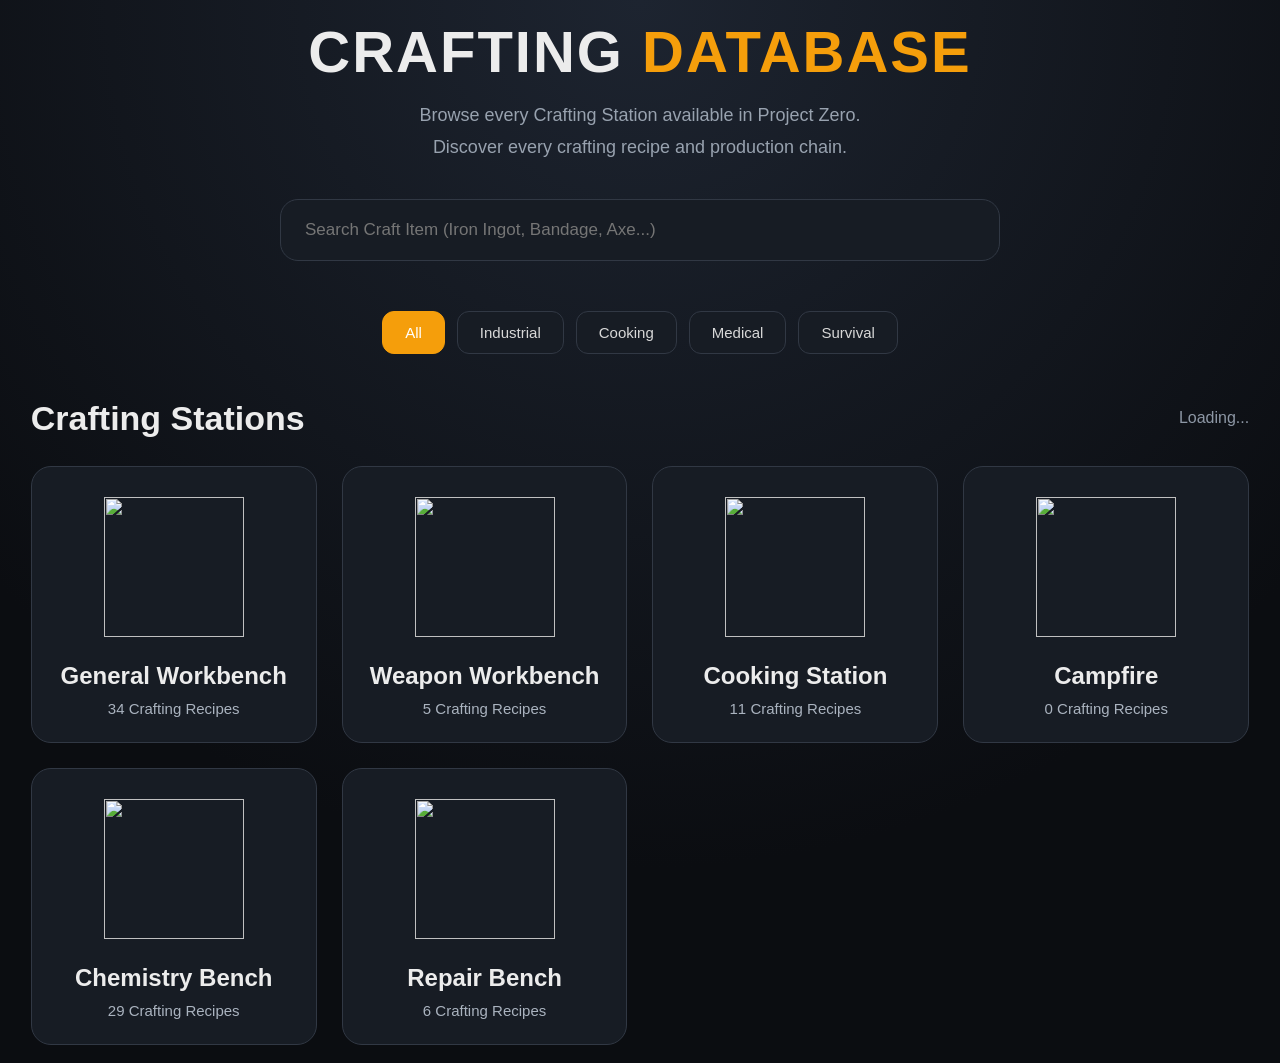
==== crafting.html @ c1d2c25e "First Upload" ====
<!DOCTYPE html>
<html lang="en">

<head>
    <meta charset="UTF-8">
    <meta name="viewport" content="width=device-width, initial-scale=1.0">
    <title>Project Zero - Crafting Database</title>
    <style>
        /* Layout */
        * {
            margin: 0;
            padding: 0;
            box-sizing: border-box;
            font-family: Segoe UI, Arial, sans-serif;
        }

        body {
            background:
                radial-gradient(circle at top, #1d2430 0%, #0b0d11 70%);
            color: #ECECEC;
            min-height: 100vh;
            overflow-x: hidden;
            overflow-y: auto;
        }

        .container {
            width: 98vw;
            max-width: 1800px;
            margin: auto;
            padding: 18px;
            min-height: 100vh;
        }

        .hidden {
            display: none;
        }

        .loading {
            padding: 100px;
            text-align: center;
            font-size: 24px;
            color: #9CA3AF;
        }

        /* Header */
        header {
            text-align: center;
            margin-bottom: 50px;
        }

        header h1 {
            font-size: 58px;
            font-weight: 900;
            letter-spacing: 2px;
        }

        header span {
            color: #F59E0B;
        }

        header p {
            margin-top: 14px;
            font-size: 18px;
            line-height: 1.8;
            color: #98A2AF;
        }

        .searchBox {
            width: 720px;
            max-width: 100%;
            margin: 35px auto 0;
            position: relative;
        }

        .searchBox input {
            width: 100%;
            height: 62px;
            background: #171C24;
            border: 1px solid #313844;
            border-radius: 18px;
            padding: 0 24px;
            font-size: 17px;
            color: white;
            outline: none;
            transition: .3s;
        }

        .searchBox input:focus {
            border-color: #F59E0B;
            box-shadow: 0 0 22px rgba(245, 158, 11, .22);
        }

        /* Station Filter */
        .stationFilter {
            display: flex;
            justify-content: center;
            gap: 12px;
            margin: 35px 0 45px;
            flex-wrap: wrap;
        }

        .filterBtn {
            padding: 12px 22px;
            border-radius: 12px;
            background: #171C24;
            border: 1px solid #313844;
            cursor: pointer;
            transition: .25s;
            font-size: 15px;
            color: #D8D8D8;
        }

        .filterBtn:hover {
            border-color: #F59E0B;
            background: #222A34;
        }

        .filterBtn.active {
            background: #F59E0B;
            color: white;
            border-color: #F59E0B;
        }

        /* Station Card */
        .sectionTitle {
            display: flex;
            justify-content: space-between;
            align-items: center;
            margin-bottom: 28px;
        }

        .sectionTitle h2 {
            font-size: 34px;
        }

        .sectionTitle span {
            color: #8D97A5;
            font-size: 16px;
        }

        .stationGrid {
            display: grid;
            grid-template-columns:
                repeat(auto-fill, minmax(240px, 1fr));
            gap: 25px;
        }

        .stationCard {
            background: #171C24;
            border: 1px solid #313844;
            border-radius: 20px;
            padding: 25px;
            cursor: pointer;
            transition: .3s;
            position: relative;
            overflow: hidden;
            text-align: center;
        }

        .stationCard::before {
            content: "";
            position: absolute;
            top: 0;
            left: -140%;
            width: 60%;
            height: 100%;
            background:
                linear-gradient(90deg,
                    transparent,
                    rgba(255, 255, 255, .08),
                    transparent);
            transition: .6s;
        }

        .stationCard:hover::before {
            left: 170%;
        }

        .stationCard:hover {
            transform: translateY(-8px);
            border-color: #F59E0B;
            box-shadow:
                0 22px 45px rgba(0, 0, 0, .45),
                0 0 22px rgba(245, 158, 11, .20);
        }

        .stationImage {
            width: 150px;
            height: 150px;
            margin: auto;
            display: flex;
            justify-content: center;
            align-items: center;
            margin-bottom: 20px;
        }

        .stationImage img {
            width: 140px;
            height: 140px;
            object-fit: contain;
        }

        .stationName {
            font-size: 24px;
            font-weight: 700;
            margin-bottom: 10px;
        }

        .stationRecipe {
            font-size: 15px;
            color: #AAB3BF;
        }

        /* Detail */
        .detailHeader {
            display: flex;
            justify-content: space-between;
            align-items: center;
            margin-bottom: 15px;
        }

        .detailHeader h1 {
            font-size: 28px;
        }

        .detailHeader p {
            margin-top: 8px;
            color: #9CA3AF;
        }

        .infoButton {
            width: 55px;
            height: 55px;
            border-radius: 50%;
            border: none;
            background: #F59E0B;
            color: white;
            font-size: 24px;
            cursor: pointer;
            transition: .25s;
        }

        .infoButton:hover {
            transform: scale(1.08);
        }

        .craftLayout {
            display: grid;
            grid-template-columns: 220px 1fr 220px;
            gap: 16px;
            height: calc(100vh - 180px);
        }

        .leftPanel,
        .rightPanel {
            background: #171C24;
            border: 1px solid #313844;
            border-radius: 18px;
            padding: 20px;
            height: 100%;
            overflow-y: auto;
        }

        .leftPanel h3,
        .rightPanel h3 {
            margin-bottom: 18px;
        }

        .itemList {
            display: flex;
            flex-direction: column;
            gap: 15px;
            max-height: 700px;
            overflow: auto;
            padding-right: 5px;
        }

        .itemCard {
            display: flex;
            align-items: center;
            gap: 12px;
            background: #202832;
            border: 1px solid #313844;
            border-radius: 12px;
            padding: 12px;
            cursor: pointer;
            transition: .25s;
        }

        .itemCard:hover {
            border-color: #F59E0B;
            transform: translateX(5px);
        }

        .itemCard.active {
            border: 2px solid #F59E0B;
            background: #2B3440;
            box-shadow: 0 0 15px rgba(245, 158, 11, .35);
        }

        .itemCard img {
            width: 55px;
            height: 55px;
            object-fit: contain;
        }

        /* Blueprint */
        .blueprintBoard {
            background: #4A3724;
            border-radius: 20px;
            padding: 12px;
            border: 8px solid #2D2218;
            display: flex;
            flex-direction: column;
            height: 100%;
        }

        .blueprintPaper {
            height: 100%;
            position: relative;
            flex: 1;
            overflow: hidden;
            border-radius: 14px;
            background:
                repeating-linear-gradient(0deg,
                    rgba(120, 90, 40, .10) 0px,
                    rgba(120, 90, 40, .10) 1px,
                    transparent 1px,
                    transparent 34px),
                repeating-linear-gradient(90deg,
                    rgba(120, 90, 40, .10) 0px,
                    rgba(255, 255, 255, 0.1) 1px,
                    transparent 1px,
                    transparent 34px),
                linear-gradient(180deg,
                    #0a7cda,
                    #0a7cda);
            border: 2px solid rgba(60, 40, 15, .25);
            box-shadow:
                inset 0 0 35px rgba(90, 55, 15, .15),
                inset 0 0 120px rgba(0, 0, 0, .10);
        }

        /* Blueprint placeholder (no recipe selected) */
        #blueprintPlaceholder {
            display: flex;
            justify-content: center;
            align-items: center;
            height: 100%;
            flex-direction: column;
            text-align: center;
            color: #2B2B2B;
            padding: 40px;
        }

        #blueprintPlaceholder h2 {
            font-size: 34px;
            margin-bottom: 15px;
        }

        #blueprintPlaceholder p {
            font-size: 18px;
        }

        /* Blueprint scrollable canvas wrapper */
        .blueprintWrapper {
            position: relative;
            overflow: auto;
            width: 100%;
            height: 100%;
            min-height: 660px;
            display: none;
        }

        .blueprintCanvas {
            position: relative;
            width: 1800px;
            height: 1200px;
            overflow: visible;
            transform-origin: 0 0;
        }

        #treeSVG {
            position: absolute;
            left: 0;
            top: 0;
            width: 100%;
            height: 100%;
            pointer-events: none;
        }

        /* Zoom tools — inside blueprint board toolbar */
        .blueprintToolbar {
            display: flex;
            align-items: center;
            gap: 10px;
            padding: 10px 0 14px;
        }

        .zoomTools {
            display: flex;
            gap: 8px;
        }

        .zoomBtn {
            width: 40px;
            height: 40px;
            border: none;
            border-radius: 10px;
            background: #171C24;
            color: white;
            font-size: 20px;
            cursor: pointer;
            transition: .2s;
        }

        .zoomBtn:hover {
            background: #F59E0B;
        }

        .treeToolbar {
            display: flex;
            gap: 10px;
        }

        .toolBtn {
            background: #171C24;
            border: 1px solid #313844;
            padding: 8px 16px;
            border-radius: 10px;
            cursor: pointer;
            transition: .25s;
            color: #ECECEC;
            font-size: 14px;
        }

        .toolBtn:hover {
            background: #F59E0B;
            border-color: #F59E0B;
        }

        /* Breadcrumb */
        .breadcrumb {
            display: flex;
            align-items: center;
            gap: 10px;
            margin-bottom: 8px;
            font-size: 13px;
            color: #9CA3AF;
        }

        .breadcrumb span {
            cursor: pointer;
            transition: .2s;
        }

        .breadcrumb span:hover {
            color: #F59E0B;
        }

        /* Mini Map — positioned inside blueprintBoard */
        .miniMap {
            position: absolute;
            right: 15px;
            bottom: 15px;
            width: 200px;
            height: 135px;
            background: #171C24;
            border: 1px solid #313844;
            border-radius: 14px;
            overflow: hidden;
            box-shadow:
                0 12px 30px rgba(0, 0, 0, .35);
            z-index: 100;
        }

        .miniHeader {
            height: 30px;
            display: flex;
            align-items: center;
            justify-content: center;
            font-size: 13px;
            font-weight: bold;
            background: #222A34;
            border-bottom: 1px solid #313844;
        }

        .miniCanvas {
            position: relative;
            width: 100%;
            height: 105px;
            background: #10151B;
        }

        .miniNode {
            position: absolute;
            width: 8px;
            height: 8px;
            background: #F59E0B;
            border-radius: 50%;
        }

        .recipeItem {
            width: 130px;
            min-height: 115px;
            background: #1b2432;
            border: 2px solid #38485c;
            border-radius: 14px;
            color: white;
            padding: 15px;
            text-align: center;
            position: relative;
            transition: .25s;
            box-shadow:
                0 8px 20px rgba(0, 0, 0, .35);
        }

        .recipeItem:hover {
            transform: translateY(-6px);
            box-shadow:
                0 18px 35px rgba(0, 0, 0, .22);
        }

        .recipeItem img {
            width: 58px;
            height: 58px;
            object-fit: contain;
            display: block;
            margin: auto;
            margin-bottom: 10px
        }

        .recipeItem h4 {
            font-size: 13px;
            font-weight: 700;
            line-height: 1.3;
            margin-bottom: 10px;
        }

        .recipeItem span {
            display: inline-block;
            padding: 2px 8px;
            border-radius: 20px;
            background: #f59e0b;
            font-size: 13px;
            font-weight: bold;
        }

        .recipeColumn {
            position: absolute;
            display: block !important;
            width: 130px;
            height: 120px;
            z-index: 999999 !important;
        }

        .focusNode {
            outline: 5px solid rgba(245, 158, 11, .45);
            border-radius: 16px;
            animation: focusPulse .8s infinite alternate;
        }

        @keyframes focusPulse {
            from {
                transform: scale(1);
            }

            to {
                transform: scale(1.04);
            }
        }

        .highlight {
            outline: 4px solid #F59E0B;
            animation: pulse .8s infinite alternate;
        }

        @keyframes pulse {
            from {
                box-shadow: 0 0 0 rgba(245, 158, 11, .2);
            }

            to {
                box-shadow: 0 0 35px rgba(245, 158, 11, .55);
            }
        }

        /* Search Result */
        .searchResult {
            position: absolute;
            top: 105%;
            left: 0;
            width: 100%;
            background: #171C24;
            border: 1px solid #323A45;
            border-radius: 14px;
            overflow: hidden;
            z-index: 999;
            max-height: 450px;
            overflow-y: auto;
            display: none;
        }

        .searchItem {
            display: flex;
            align-items: center;
            gap: 15px;
            padding: 15px 18px;
            cursor: pointer;
            transition: .25s;
        }

        .searchItem:hover {
            background: #222A34;
        }

        .searchItem img {
            width: 55px;
            height: 55px;
            object-fit: contain;
        }

        .searchItem h4 {
            font-size: 16px;
            margin-bottom: 5px;
        }

        .searchItem small {
            color: #9CA3AF;
        }

        /* Popup */
        .popup {
            position: fixed;
            inset: 0;
            background: rgba(0, 0, 0, .6);
            display: flex;
            align-items: center;
            justify-content: center;
            z-index: 9999;
        }

        .stationBox {
            width: 900px;
            max-width: 95vw;
        }

        .closePopup {
            position: absolute;
            top: 15px;
            right: 15px;
            width: 36px;
            height: 36px;
            border-radius: 50%;
            border: none;
            background: #313844;
            color: white;
            font-size: 18px;
            cursor: pointer;
            transition: .2s;
        }

        .closePopup:hover {
            background: #F59E0B;
        }

        .popupInfo {
            margin: 18px 0;
            text-align: left;
        }

        .popupRow {
            display: flex;
            justify-content: space-between;
            padding: 10px 0;
            border-bottom: 1px solid #1e2530;
            gap: 20px;
        }

        .popupRow span {
            color: #9CA3AF;
        }

        .divider {
            border: none;
            border-top: 1px solid #313844;
            margin: 20px 0;
        }

        .stationCraftGrid {
            display: grid;
            grid-template-columns:
                repeat(auto-fill, minmax(130px, 1fr));
            gap: 15px;
            margin-top: 20px;
            max-height: 350px;
            overflow: auto;
        }

        .stationCraftCard {
            background: #202832;
            border: 1px solid #313844;
            border-radius: 12px;
            padding: 12px;
            text-align: center;
            cursor: pointer;
            transition: .25s;
        }

        .stationCraftCard:hover {
            border-color: #F59E0B;
            transform: translateY(-5px);
        }

        .stationCraftCard img {
            width: 70px;
            height: 70px;
            object-fit: contain;
            margin: auto;
            display: block;
            margin-bottom: 10px;
        }

        .stationCraftCard h4 {
            font-size: 14px;
            font-weight: 600;
        }

        /* Back button */
        .backButton {
            background: #171C24;
            border: 1px solid #313844;
            color: #ECECEC;
            padding: 10px 20px;
            border-radius: 10px;
            cursor: pointer;
            font-size: 15px;
            transition: .2s;
            margin-bottom: 20px;
        }

        .backButton:hover {
            background: #F59E0B;
            border-color: #F59E0B;
        }

        /* Craft Detail page wrapper */
        #craftDetail {
            width: 98vw;
            height: 100vh;
            margin: auto;
            padding: 18px;
            overflow: hidden;
        }

        /* Responsive */
        @media(max-width:1200px) {
            .craftLayout {
                grid-template-columns: 1fr;
            }

            .leftPanel,
            .rightPanel {
                order: 2;
            }

            .centerPanel {
                order: 1;
            }
        }
    </style>
</head>

<body>
    <!-- ═══════════════════════════════════════════════
         HOME PAGE
    ═══════════════════════════════════════════════ -->
    <div class="container" id="homePage">
        <header>
            <h1>CRAFTING <span>DATABASE</span></h1>
            <p>
                Browse every Crafting Station available in Project Zero.<br>
                Discover every crafting recipe and production chain.
            </p>
            <div class="searchBox">
                <input id="searchInput" placeholder="Search Craft Item (Iron Ingot, Bandage, Axe...)">
                <div class="searchResult" id="searchResult"></div>
            </div>
        </header>
        <div class="stationFilter">
            <button class="filterBtn active">All</button>
            <button class="filterBtn">Industrial</button>
            <button class="filterBtn">Cooking</button>
            <button class="filterBtn">Medical</button>
            <button class="filterBtn">Survival</button>
        </div>
        <div class="sectionTitle">
            <h2>Crafting Stations</h2>
            <span id="totalStation">Loading...</span>
        </div>
        <div class="stationGrid" id="stationGrid">
            <div class="loading">Loading Crafting Stations...</div>
        </div>
    </div>
    <!-- ═══════════════════════════════════════════════
         CRAFT DETAIL PAGE  (hidden by default)
    ═══════════════════════════════════════════════ -->
    <div id="craftDetail" class="hidden">
        <button class="backButton" onclick="backHome()">← Back</button>
        <div class="detailHeader">
            <div>
                <h1 id="detailStationName">Station</h1>
                <p id="detailStationSubtitle">Crafting Station</p>
            </div>
            <button class="infoButton" onclick="showStationInfo()">ⓘ</button>
        </div>
        <!-- Breadcrumb -->
        <div class="breadcrumb" id="breadcrumb">
            <span onclick="reloadStation()">Crafting Station</span>
        </div>
        <div class="craftLayout">
            <!-- Left Panel -->
            <div class="leftPanel">
                <h3>Craftable Items</h3>
                <div id="leftItemList" class="itemList"></div>
            </div>
            <!-- Center Panel — Blueprint Board -->
            <div class="centerPanel">
                <div class="blueprintBoard">
                    <!-- Toolbar: breadcrumb / zoom / tools — only inside blueprint -->
                    <div class="blueprintToolbar">
                        <div class="zoomTools">
                            <button class="zoomBtn" onclick="zoomIn()">+</button>
                            <button class="zoomBtn" onclick="zoomOut()">−</button>
                            <button class="zoomBtn" onclick="resetZoom()">⌂</button>
                        </div>
                        <div class="treeToolbar">
                            <button class="toolBtn" onclick="expandAll()">Expand All</button>
                            <button class="toolBtn" onclick="collapseTree()">Collapse</button>
                            <button class="toolBtn" onclick="centerTree()">Center</button>
                        </div>
                    </div>
                    <!-- Blueprint Paper (contains EITHER placeholder OR scrollable canvas) -->
                    <div class="blueprintPaper" id="blueprintPaper">
                        <!-- Placeholder shown when no recipe is selected -->
                        <div id="blueprintPlaceholder">
                            <h2>Select Item</h2>
                            <p>Choose one item from the left panel.</p>
                        </div>
                        <!-- Scrollable canvas — hidden until a recipe is loaded -->
                        <div class="blueprintWrapper" id="blueprintWrapper">
                            <div class="blueprintCanvas" id="blueprintCanvas">
                                <svg id="treeSVG"></svg>
                            </div>
                        </div>
                        <!-- Mini Map inside the paper -->
                        <div class="miniMap" id="miniMap" style="display:none;">
                            <div class="miniHeader">Blueprint Map</div>
                            <div class="miniCanvas" id="miniCanvas"></div>
                        </div>
                    </div>
                </div>
            </div>
            <!-- Right Panel -->
            <div class="rightPanel">
                <h3>Craftable Items</h3>
                <div id="rightItemList" class="itemList"></div>
            </div>
        </div>
    </div>
    <!-- ═══════════════════════════════════════════════
         STATION INFO POPUP
    ═══════════════════════════════════════════════ -->
    <script>
        /* ===============================
           GLOBAL STATE
        =============================== */
        const DB = {};
        const ItemIndex = {};
        const RecipeIndex = {};
        const StationIndex = {};
        const RecipesByStationIndex = {};
        const RecipeMaterialsIndex = {};
        const RecipeByOutputItemIndex = {};
        let currentStation = null;
        let zoom = 1;
        let drag = false;
        let sx = 0;
        let sy = 0;
        /* ── DOM references (each ID exists exactly once) ── */
        const homePage = document.getElementById("homePage");
        const craftDetail = document.getElementById("craftDetail");
        const searchInput = document.getElementById("searchInput");
        const searchResult = document.getElementById("searchResult");
        const stationGrid = document.getElementById("stationGrid");
        const totalStation = document.getElementById("totalStation");
        const leftItemList = document.getElementById("leftItemList");
        const rightItemList = document.getElementById("rightItemList");
        const detailStationName = document.getElementById("detailStationName");
        const detailStationSubtitle = document.getElementById("detailStationSubtitle");
        const breadcrumb = document.getElementById("breadcrumb");
        const blueprintPaper = document.getElementById("blueprintPaper");
        const blueprintWrapper = document.getElementById("blueprintWrapper");
        const blueprintCanvas = document.getElementById("blueprintCanvas");
        const treeSVG = document.getElementById("treeSVG");
        const miniMap = document.getElementById("miniMap");
        const miniCanvas = document.getElementById("miniCanvas");
        const blueprintPlaceholder = document.getElementById("blueprintPlaceholder");
        const stationPopup = document.getElementById("stationPopup");
        const stationPopupImage = document.getElementById("stationPopupImage");
        const stationPopupName = document.getElementById("stationPopupName");
        const stationPopupCategory = document.getElementById("stationPopupCategory");
        const stationPopupRecipe = document.getElementById("stationPopupRecipe");
        const stationPopupMap = document.getElementById("stationPopupMap");
        const stationPopupDesc = document.getElementById("stationPopupDesc");
        const stationCraftGrid = document.getElementById("stationCraftGrid");
        /* ===============================
           DATABASE LOADER
        =============================== */
        fetch("project_zero.json")
            .then(res => res.json())
            .then(data => {
                data.forEach(table => {
                    if (table.type === "table") {
                        DB[table.name] = table.data;
                    }
                });
                if (DB.items) {
                    DB.items.forEach(item => { ItemIndex[item.id] = item; });
                }
                if (DB.recipes) {
                    DB.recipes.forEach(recipe => {
                        RecipeIndex[recipe.id] = recipe;
                        RecipeByOutputItemIndex[recipe.output_item_id] = recipe;
                        if (!RecipesByStationIndex[recipe.station_id]) {
                            RecipesByStationIndex[recipe.station_id] = [];
                        }
                        RecipesByStationIndex[recipe.station_id].push(recipe);
                    });
                }
                if (DB.crafting_stations) {
                    DB.crafting_stations.forEach(station => {
                        StationIndex[station.id] = station;
                    });
                }
                if (DB.recipe_materials) {
                    DB.recipe_materials.forEach(mat => {
                        if (!RecipeMaterialsIndex[mat.recipe_id]) {
                            RecipeMaterialsIndex[mat.recipe_id] = [];
                        }
                        RecipeMaterialsIndex[mat.recipe_id].push(mat);
                    });
                }
                renderStations();
            })
            .catch(err => console.error("DB load error:", err));
        /* ===============================
           UTILITY
        =============================== */
        function getImage(path) {
            if (!path)
                return "images/no-image.png";
            return "images/" + path;
        }
        /* ===============================
           HELPER LOOKUPS
        =============================== */
        function getItem(id) { return ItemIndex[id]; }
        function getRecipe(id) { return RecipeIndex[id]; }
        function getStation(id) { return StationIndex[id]; }
        function getRecipesByStation(sid) { return RecipesByStationIndex[sid] || []; }
        function getRecipeMaterials(rid) { return RecipeMaterialsIndex[rid] || []; }
        function getRecipeByOutputItem(id) { return RecipeByOutputItemIndex[id]; }
        /* ===============================
           RENDER STATIONS (HOME)
        =============================== */
        function renderStations() {
            const stations = DB.crafting_stations.filter(station =>
                station.name !== "Furnace" &&
                station.name !== "Scrap Machine"
            );
            let html = "";
            stations.forEach(station => {
                const totalRecipe = getRecipesByStation(station.id).length;
                html += `
<div class="stationCard" onclick="openCraftStation(${station.id})">
    <div class="stationImage">
        <img src="${getImage(station.image)}" onerror="this.src='images/no-image.png'">
    </div>
    <div class="stationName">${station.name}</div>
    <div class="stationRecipe">${totalRecipe} Crafting Recipes</div>
</div>`;
            });
            stationGrid.innerHTML = html || '<div class="loading">No stations found.</div>';
        }
        /* ===============================
           OPEN CRAFT STATION (DETAIL PAGE)
        =============================== */
        function openCraftStation(id) {
            currentStation = id;
            homePage.classList.add("hidden");
            craftDetail.classList.remove("hidden");
            const station = getStation(id);
            if (!station) return;
            detailStationName.innerHTML = station.name;
            detailStationSubtitle.innerHTML = "Crafting Station";
            // Reset breadcrumb to station level
            breadcrumb.innerHTML = `<span onclick="reloadStation()">${station.name}</span>`;
            const recipes = getRecipesByStation(id);
            // Hilangkan recipe yang menghasilkan output item yang sama
            const uniqueRecipes = [];
            const usedOutputItems = new Set();
            recipes.forEach(recipe => {
                if (usedOutputItems.has(recipe.output_item_id))
                    return;
                usedOutputItems.add(recipe.output_item_id);
                uniqueRecipes.push(recipe);
            });
            let leftHTML = "";
            let rightHTML = "";
            // Bagi recipe menjadi dua bagian
            const midpoint = Math.ceil(uniqueRecipes.length / 2);
            const leftRecipes = uniqueRecipes.slice(0, midpoint);
            const rightRecipes = uniqueRecipes.slice(midpoint);
            // Render panel kiri
            leftRecipes.forEach(recipe => {
                const item = getItem(recipe.output_item_id);
                if (!item) return;
                leftHTML += `
                    <div class="itemCard" onclick="selectItem(${recipe.id}, this)">
                        <img src="${getImage(item.image)}" onerror="this.src='images/no-image.png'">
                        <div>
                            <b>${item.name}</b><br>
                            <small>Craft Item</small>
                        </div>
                    </div>`;
            });
            // Render panel kanan
            rightRecipes.forEach(recipe => {
                const item = getItem(recipe.output_item_id);
                if (!item) return;
                rightHTML += `
                <div class="itemCard" onclick="selectItem(${recipe.id}, this)">
                    <img src="${getImage(item.image)}" onerror="this.src='images/no-image.png'">
                    <div>
                        <b>${item.name}</b><br>
                        <small>Craft Item</small>
                    </div>
                </div>`;
            });
            leftItemList.innerHTML = leftHTML;
            rightItemList.innerHTML = rightHTML;
            // Tampilkan placeholder dulu
            showBlueprintPlaceholder();
            // Otomatis pilih item pertama
            const firstCard = document.querySelector(".itemCard");
            if (firstCard) {
                firstCard.click();
            }
        }
        /* ===============================
           SHOW / HIDE BLUEPRINT STATES
        =============================== */
        function showBlueprintPlaceholder() {
            blueprintPlaceholder.style.display = "";
            blueprintWrapper.style.display = "none";
            miniMap.style.display = "none";
            treeSVG.innerHTML = "";
            miniCanvas.innerHTML = "";
        }
        function showBlueprintCanvas() {
            blueprintPlaceholder.style.display = "none";
            blueprintWrapper.style.display = "block";
            miniMap.style.display = "";
        }
        /* ===============================
           NAVIGATION
        =============================== */
        function backHome() {
            // Clean up all blueprint state
            _clearBlueprint();
            craftDetail.classList.add("hidden");
            homePage.classList.remove("hidden");
            closeStationPopup();
        }
        function reloadStation() {
            if (currentStation) openCraftStation(currentStation);
        }
        function _clearBlueprint() {
            // Remove all rendered tree nodes from canvas (keep SVG element)
            Array.from(blueprintCanvas.children).forEach(child => {
                if (child.id !== "treeSVG") child.remove();
            });
            treeSVG.innerHTML = "";
            miniCanvas.innerHTML = "";
            // Remove highlight
            document.querySelectorAll(".focusNode").forEach(n => n.classList.remove("focusNode"));
            // Reset zoom
            zoom = 1;
            blueprintCanvas.style.transform = "scale(1)";
            _nodeUidCounter = 0;
        }
        /* ===============================
           SEARCH
        =============================== */
        function jumpRecipe(recipeId) {
            searchResult.style.display = "none";
            searchInput.value = "";
            const recipe = getRecipe(recipeId);
            if (!recipe) return;
            // 1. Open station
            openCraftStation(recipe.station_id);
            // 2. Load recipe after short delay (DOM needs to settle)
            setTimeout(() => {
                loadRecipe(recipe.id);
                updateBreadcrumb(recipe.id);
            }, 150);
        }
        function updateBreadcrumb(recipeId) {
            const recipe = getRecipe(recipeId);
            if (!recipe) return;
            const station = getStation(recipe.station_id);
            const item = getItem(recipe.output_item_id);
            if (!station || !item) return;
            breadcrumb.innerHTML = `
<span onclick="reloadStation()">${station.name}</span>
&gt;
<span>${item.name}</span>`;
        }
        /* ===============================
           BLUEPRINT LAYOUT ENGINE
        =============================== */
        // Layout Constants
        const NODE_WIDTH = 105;
        const NODE_HEIGHT = 95;
        const LEVEL_GAP = 90;
        const NODE_GAP = 40;   // px – horizontal gap between sibling subtrees
        const SUBTREE_PADDING = 0;     // px – reserved
        // ── PASS 1 : calculateTree ────────────────────────────────────────
        function calculateTree(itemId, visited, quantity, depth) {
            const item = getItem(itemId);
            const recipe = getRecipeByOutputItem(itemId);
            if (!item) {
                return { itemId, quantity, depth, subtreeWidth: NODE_WIDTH + NODE_GAP, children: [] };
            }
            if (!recipe) {
                return { itemId, quantity, depth, subtreeWidth: NODE_WIDTH + NODE_GAP, children: [] };
            }
            const localVisited = new Set(visited);
            if (localVisited.has(recipe.id)) {
                return { itemId, quantity, depth, subtreeWidth: NODE_WIDTH + NODE_GAP, children: [] };
            }
            localVisited.add(recipe.id);
            const materials = getRecipeMaterials(recipe.id);
            if (!materials || materials.length === 0) {
                return { itemId, quantity, depth, subtreeWidth: NODE_WIDTH + NODE_GAP, children: [] };
            }
            const children = materials.map(mat => {
                return calculateTree(
                    mat.material_item_id,
                    localVisited,
                    mat.quantity,
                    depth + 1
                );
            });
            const totalChildWidth = children.reduce((sum, c) => sum + c.subtreeWidth, 0);
            const subtreeWidth = Math.max(NODE_WIDTH + NODE_GAP, totalChildWidth);
            return { itemId, quantity, depth, subtreeWidth, children };
        }
        // ── PASS 2 : layoutTree ───────────────────────────────────────────
        function layoutTree(node, originX, originY, coords) {
            const centreX = originX + (node.subtreeWidth / 2) - (NODE_WIDTH / 2);
            coords.set(node, { x: centreX, y: originY });
            if (node.children.length === 0) return;
            let childX = originX;
            const childY = originY + NODE_HEIGHT + LEVEL_GAP;
            node.children.forEach(child => {
                layoutTree(child, childX, childY, coords);
                childX += child.subtreeWidth;
            });
        }
        // ── PASS 3 : renderTree ───────────────────────────────────────────
        let _nodeUidCounter = 0;
        function renderTree(node, coords, container, nodeElements, parentUid) {
            const item = getItem(node.itemId);
            if (!item) return;
            const pos = coords.get(node);
            const uid = ++_nodeUidCounter;
            const col = document.createElement("div");
            col.className = "recipeColumn";
            col.dataset.depth = node.depth;
            col.dataset.uid = uid;
            col.style.position = "absolute";
            col.style.left = pos.x + "px";
            col.style.top = pos.y + "px";
            col.style.width = NODE_WIDTH + "px";
            const cardDiv = document.createElement("div");
            cardDiv.className = "recipeItem";
            cardDiv.dataset.itemId = node.itemId;
            cardDiv.dataset.nodeUid = uid;
            if (parentUid !== undefined) {
                cardDiv.dataset.parentUid = parentUid;
            }
            cardDiv.innerHTML = `
                <img src="${getImage(item.image)}" onerror="this.src='images/no-image.png'">
                <h4>${item.name}</h4>
                <span>x${node.quantity}</span>
            `;
            cardDiv.onclick = () => {
                showItemPopup(node.itemId);
            };
            col.appendChild(cardDiv);
            container.appendChild(col);
            nodeElements.push(cardDiv);
            node.children.forEach(child => {
                renderTree(child, coords, container, nodeElements, uid);
            });
        }
        // ── Entry point ───────────────────────────────────────────────────
        function loadRecipe(recipeId) {
            const recipe = getRecipe(recipeId);
            if (!recipe) return;
            // 1. Clear previous state
            _clearBlueprint();
            // 2. PASS 1 – build node data tree
            const visited = new Set();
            const rootNode = calculateTree(
                recipe.output_item_id,
                visited,
                recipe.output_quantity || 1,
                0
            );
            // 3. PASS 2 – assign coordinates
            const coords = new Map();
            const baseCanvasWidth = rootNode.subtreeWidth + 400;
            const startX =
                (baseCanvasWidth - rootNode.subtreeWidth) / 2;
            layoutTree(rootNode, startX, 40, coords);
            // 4. Size the canvas
            let maxX = 0;
            let maxY = 0;
            coords.forEach(pos => {
                maxX = Math.max(maxX, pos.x + NODE_WIDTH);
                maxY = Math.max(maxY, pos.y + NODE_HEIGHT);
            });
            const canvasWidth = maxX + 200;
            const canvasHeight = maxY + 150;
            blueprintCanvas.style.width = canvasWidth + "px";
            blueprintCanvas.style.height = canvasHeight + "px";
            // 5. PASS 3 – render DOM (flat, absolutely positioned inside blueprintCanvas)
            const nodeElements = [];
            renderTree(
                rootNode,
                coords,
                blueprintCanvas,
                nodeElements,
                undefined
            );
            // 6. Show the canvas (hide placeholder)
            showBlueprintCanvas();
            // 7. Post-render: lines → minimap → center
            setTimeout(() => {
                drawLines();
                buildMiniMap();
                centerTree();
                updateBreadcrumb(recipeId);
            }, 50);
        }
        function selectItem(recipeId, card) {
            // Hilangkan active dari semua card
            document.querySelectorAll(".itemCard").forEach(c => {
                c.classList.remove("active");
            });
            // Active card yang diklik
            card.classList.add("active");
            // Generate blueprint
            loadRecipe(recipeId);
        }
        function openMaterial(itemId) {
            // Reserved – tree is fully pre-rendered
        }
        function focusRecipe(itemId) {
            highlightNode(itemId);
        }
        function showItemPopup(itemId) {
            const item = getItem(itemId);
            if (!item) return;
            alert(item.name);
        }
        /* ===============================
           SVG LINES
        =============================== */
        function drawLines() {
            treeSVG.innerHTML = "";
            const canvasRect = blueprintCanvas.getBoundingClientRect();
            // Build UID → card lookup
            const uidCardMap = {};
            document.querySelectorAll(".recipeItem[data-node-uid]").forEach(card => {
                uidCardMap[card.dataset.nodeUid] = card;
            });
            document.querySelectorAll(".recipeItem[data-parent-uid]").forEach(childCard => {
                const parentCard = uidCardMap[childCard.dataset.parentUid];
                if (!parentCard) return;
                // Skip hidden nodes
                if (parentCard.offsetParent === null || childCard.offsetParent === null) return;
                const p = parentCard.getBoundingClientRect();
                const c = childCard.getBoundingClientRect();
                if (p.width === 0 || c.width === 0) return;
                const x1 = (p.left + p.width / 2 - canvasRect.left) / zoom;
                const y1 = (p.bottom - canvasRect.top) / zoom;
                const x2 = (c.left + c.width / 2 - canvasRect.left) / zoom;
                const y2 = (c.top - canvasRect.top) / zoom;
                const midY = (y1 + y2) / 2;
                const line = document.createElementNS("http://www.w3.org/2000/svg", "path");
                line.setAttribute("d", `M${x1} ${y1} C${x1} ${midY}, ${x2} ${midY}, ${x2} ${y2}`);
                line.setAttribute("stroke", "#444");
                line.setAttribute("stroke-width", "4");
                line.setAttribute("fill", "none");
                treeSVG.appendChild(line);
            });
        }
        /* ===============================
           ZOOM
        =============================== */
        function zoomIn() {
            zoom += 0.1;
            blueprintCanvas.style.transform = `scale(${zoom})`;
            drawLines();
        }
        function zoomOut() {
            zoom = Math.max(0.5, zoom - 0.1);
            blueprintCanvas.style.transform = `scale(${zoom})`;
            drawLines();
        }
        function resetZoom() {
            zoom = 1;
            blueprintCanvas.style.transform = "scale(1)";
            drawLines();
        }
        /* ===============================
           MINI MAP
        =============================== */
        function buildMiniMap() {
            miniCanvas.innerHTML = "";
            document.querySelectorAll(".recipeItem").forEach(node => {
                const r = node.getBoundingClientRect();
                const dot = document.createElement("div");
                dot.className = "miniNode";
                dot.style.left = (r.left / 18) + "px";
                dot.style.top = (r.top / 18) + "px";
                miniCanvas.appendChild(dot);
            });
        }
        /* ===============================
           CENTER TREE
        =============================== */
        function centerTree() {
            blueprintWrapper.scrollLeft =
                (blueprintCanvas.offsetWidth
                    - blueprintWrapper.clientWidth) / 2;
            blueprintWrapper.scrollTop = 0;;
        }
        /* ===============================
           COLLAPSE / EXPAND
        =============================== */
        function collapseTree() {
            document.querySelectorAll(".recipeColumn").forEach(col => {
                if (parseInt(col.dataset.depth || "0", 10) > 0) {
                    col.style.display = "none";
                }
            });
            drawLines();
            buildMiniMap();
        }
        function expandAll() {
            document.querySelectorAll(".recipeColumn").forEach(col => {
                col.style.display = "";
            });
            drawLines();
            buildMiniMap();
        }
        /* ===============================
           HIGHLIGHT NODE
        =============================== */
        function highlightNode(itemId) {
            // Remove previous highlight first
            document.querySelectorAll(".focusNode").forEach(n => n.classList.remove("focusNode"));
            const targetName = getItem(itemId)?.name;
            if (!targetName) return;
            document.querySelectorAll(".recipeItem").forEach(node => {
                const title = node.querySelector("h4");
                if (title && title.innerText === targetName) {
                    node.classList.add("focusNode");
                    node.scrollIntoView({ behavior: "smooth", block: "center", inline: "center" });
                }
            });
        }
        /* ===============================
           POPUP
        =============================== */
        function showStationInfo() {
            const station = getStation(currentStation);
            if (!station) return;
            stationPopup.classList.remove("hidden");
            stationPopupImage.src = getImage(station.image);
            stationPopupImage.onerror = function () { this.src = "images/no-image.png"; };
            stationPopupName.innerHTML = station.name || "Unknown Station";
            stationPopupCategory.innerHTML = station.category || "Crafting Station";
            stationPopupMap.innerHTML = station.map || "Unknown";
            stationPopupDesc.innerHTML = station.description || "No Description";
            const recipes = getRecipesByStation(station.id);
            stationPopupRecipe.innerHTML = recipes.length;
            let html = "";
            recipes.forEach(recipe => {
                const item = getItem(recipe.output_item_id);
                if (!item) return;
                html += `
                <div class="stationCraftCard"
                    onclick="selectRecipeFromPopup(${recipe.id})">
                    <img src="${getImage(item.image)}"
                        onerror="this.src='images/no-image.png'">
                    <h4>${item.name}</h4>
                </div>`;
            });
            html = html || `
                <div class="loading">
                 No Craftable Item
                </div>`;
            stationCraftGrid.innerHTML = html;
        }
        function closeStationPopup() {
            stationPopup.classList.add("hidden");
        }
        function selectRecipeFromPopup(recipeId) {
            closeStationPopup();
            loadRecipe(recipeId);
        }
        /* ===============================
           EVENT LISTENERS (registered once)
        =============================== */
        // Single unified search input handler
        searchInput.addEventListener("input", function () {
            const key = this.value.toLowerCase().trim();
            // Update station grid on home page
            if (key === "") {
                renderStations();
                searchResult.style.display = "none";
                return;
            }
            // Filter stations by matching recipe names
            const matchedStationIds = new Set();
            const matchedRecipes = [];
            (DB.recipes || []).forEach(recipe => {
                const item = getItem(recipe.output_item_id);
                if (!item) return;
                if (item.name.toLowerCase().includes(key)) {
                    matchedRecipes.push(recipe);
                    matchedStationIds.add(recipe.station_id);
                }
            });
            // Update station grid
            let gridHtml = "";
            matchedStationIds.forEach(sid => {
                const station = getStation(sid);
                if (!station) return;
                const totalRecipe = getRecipesByStation(sid).length;
                gridHtml += `
<div class="stationCard" onclick="openCraftStation(${sid})">
    <div class="stationImage">
        <img src="${getImage(station.image)}" onerror="this.src='images/no-image.png'">
    </div>
    <div class="stationName">${station.name}</div>
    <div class="stationRecipe">${totalRecipe} Crafting Recipes</div>
</div>`;
            });
            if (gridHtml === "") {
                stationGrid.innerHTML = '<div class="loading">No Crafting Station Found</div>';
                totalStation.innerHTML = "0 Stations";
            } else {
                stationGrid.innerHTML = gridHtml;
                totalStation.innerHTML = matchedStationIds.size + " Stations";
            }
            // Update search dropdown
            if (matchedRecipes.length === 0) {
                searchResult.innerHTML = '<div class="loading">No Item Found</div>';
                searchResult.style.display = "block";
                return;
            }
            let dropHtml = "";
            matchedRecipes.forEach(recipe => {
                const item = getItem(recipe.output_item_id);
                const station = getStation(recipe.station_id);
                if (!item || !station) return;
                dropHtml += `
<div class="searchItem" onclick="jumpRecipe(${recipe.id})">
    <img src="${getImage(item.image)}" onerror="this.src='images/no-image.png'">
    <div>
        <h4>${item.name}</h4>
        <small>${station.name}</small>
    </div>
</div>`;
            });
            searchResult.innerHTML = dropHtml;
            searchResult.style.display = "block";
        });
        // Close search dropdown on outside click
        document.addEventListener("click", e => {
            if (!e.target.closest(".searchBox")) {
                searchResult.style.display = "none";
            }
        });
        // Filter buttons (visual only — no data filtering yet)
        document.querySelectorAll(".filterBtn").forEach(btn => {
            btn.addEventListener("click", function () {
                document.querySelectorAll(".filterBtn").forEach(b => b.classList.remove("active"));
                this.classList.add("active");
            });
        });
        // Blueprint drag-to-pan
        blueprintWrapper.addEventListener("mousedown", e => {
            drag = true;
            sx = e.pageX;
            sy = e.pageY;
            blueprintWrapper.style.cursor = "grabbing";
        });
        document.addEventListener("mouseup", () => {
            drag = false;
            blueprintWrapper.style.cursor = "grab";
        });
        document.addEventListener("mousemove", e => {
            if (!drag) return;
            blueprintWrapper.scrollLeft -= e.pageX - sx;
            blueprintWrapper.scrollTop -= e.pageY - sy;
            sx = e.pageX;
            sy = e.pageY;
        });
        // Redraw lines on resize
        window.addEventListener("resize", drawLines);
        // Close popup on backdrop click
        stationPopup.addEventListener("click", e => {
            if (e.target === stationPopup) closeStationPopup();
        });
    </script>
</body>

</html>
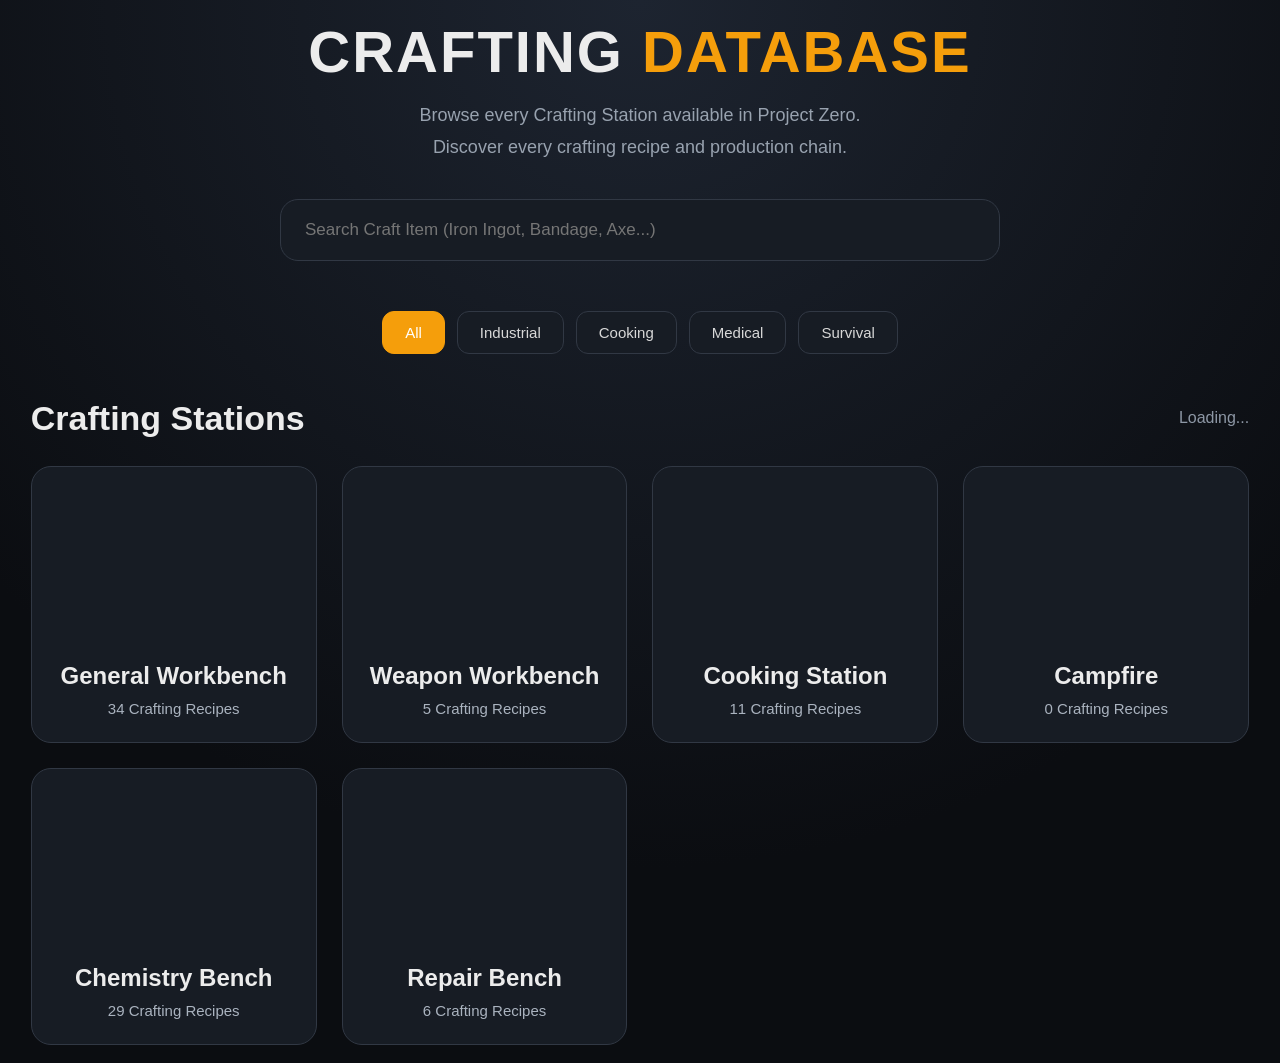
==== commit f0f9383c: "Jelaskan perubahan" ====
--- a/crafting.html
+++ b/crafting.html
@@ -772,6 +772,11 @@
 </head>
 
 <body>
+    <script>
+        const ROOT = location.hostname === "localhost"
+            ? "/PZ"
+            : "/ProjectZero";
+    </script>
     <!-- ═══════════════════════════════════════════════
          HOME PAGE
     ═══════════════════════════════════════════════ -->
